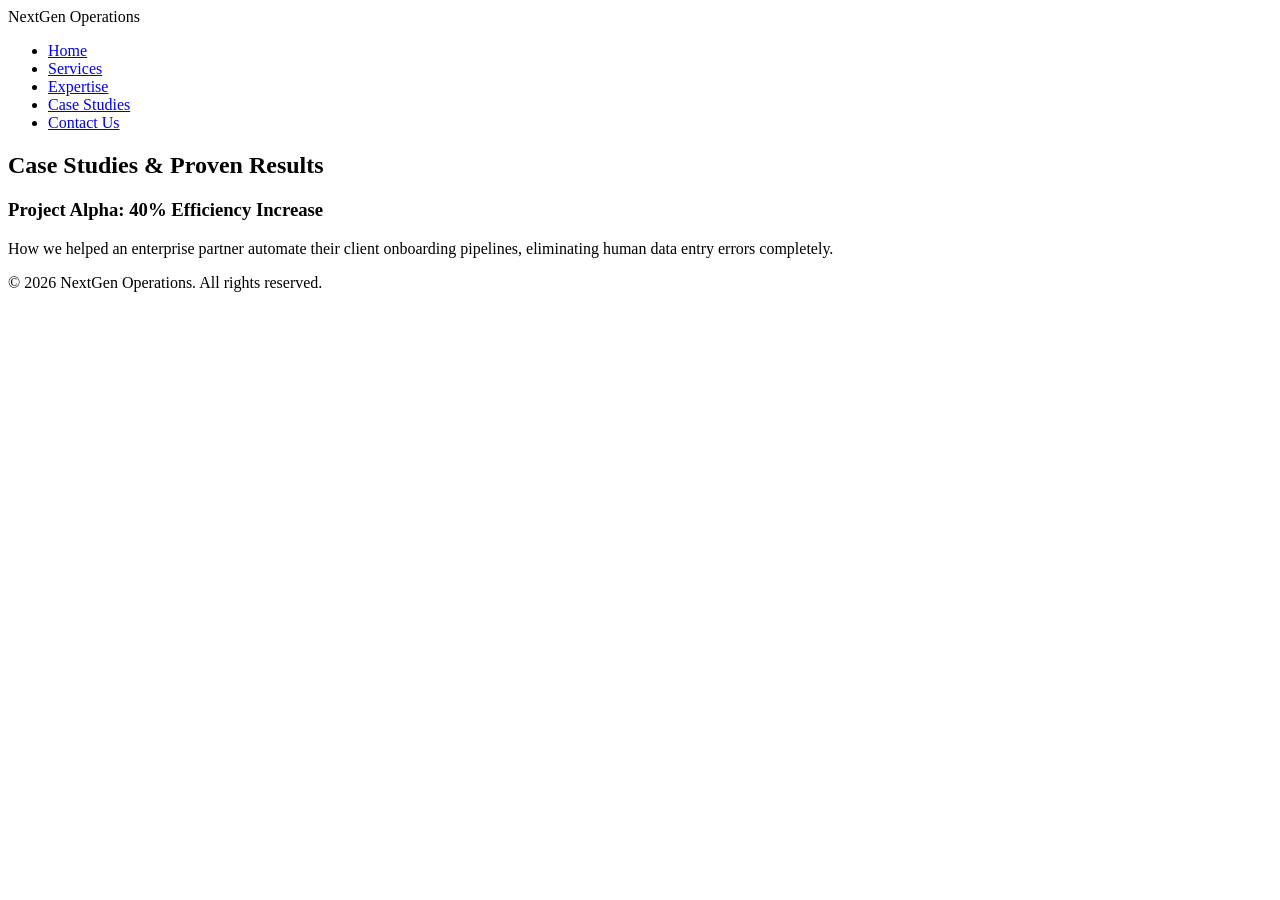
==== case-studies.html @ 09b980a2 "Add files via upload" ====
<!DOCTYPE html>
<html lang="en">
<head>
    <meta charset="UTF-8">
    <meta name="viewport" content="width=device-width, initial-scale=1.0">
    <title>Case Studies - NextGen Operations</title>
    <link rel="stylesheet" href="style.css">
</head>
<body>
    <header>
        <div class="logo">NextGen Operations</div>
        <nav>
            <ul>
                <li><a href="index.html">Home</a></li>
                <li><a href="services.html">Services</a></li>
                <li><a href="expertise.html">Expertise</a></li>
                <li><a href="case-studies.html" class="active">Case Studies</a></li>
                <li><a href="contact.html">Contact Us</a></li>
            </ul>
        </nav>
    </header>

    <main>
        <section class="content-section">
            <h1>Case Studies & Proven Results</h1>
            <div class="case-study">
                <h3>Project Alpha: 40% Efficiency Increase</h3>
                <p>How we helped an enterprise partner automate their client onboarding pipelines, eliminating human data entry errors completely.</p>
            </div>
        </section>
    </main>

    <footer>
        <p>&copy; 2026 NextGen Operations. All rights reserved.</p>
    </footer>
</body>
</html>
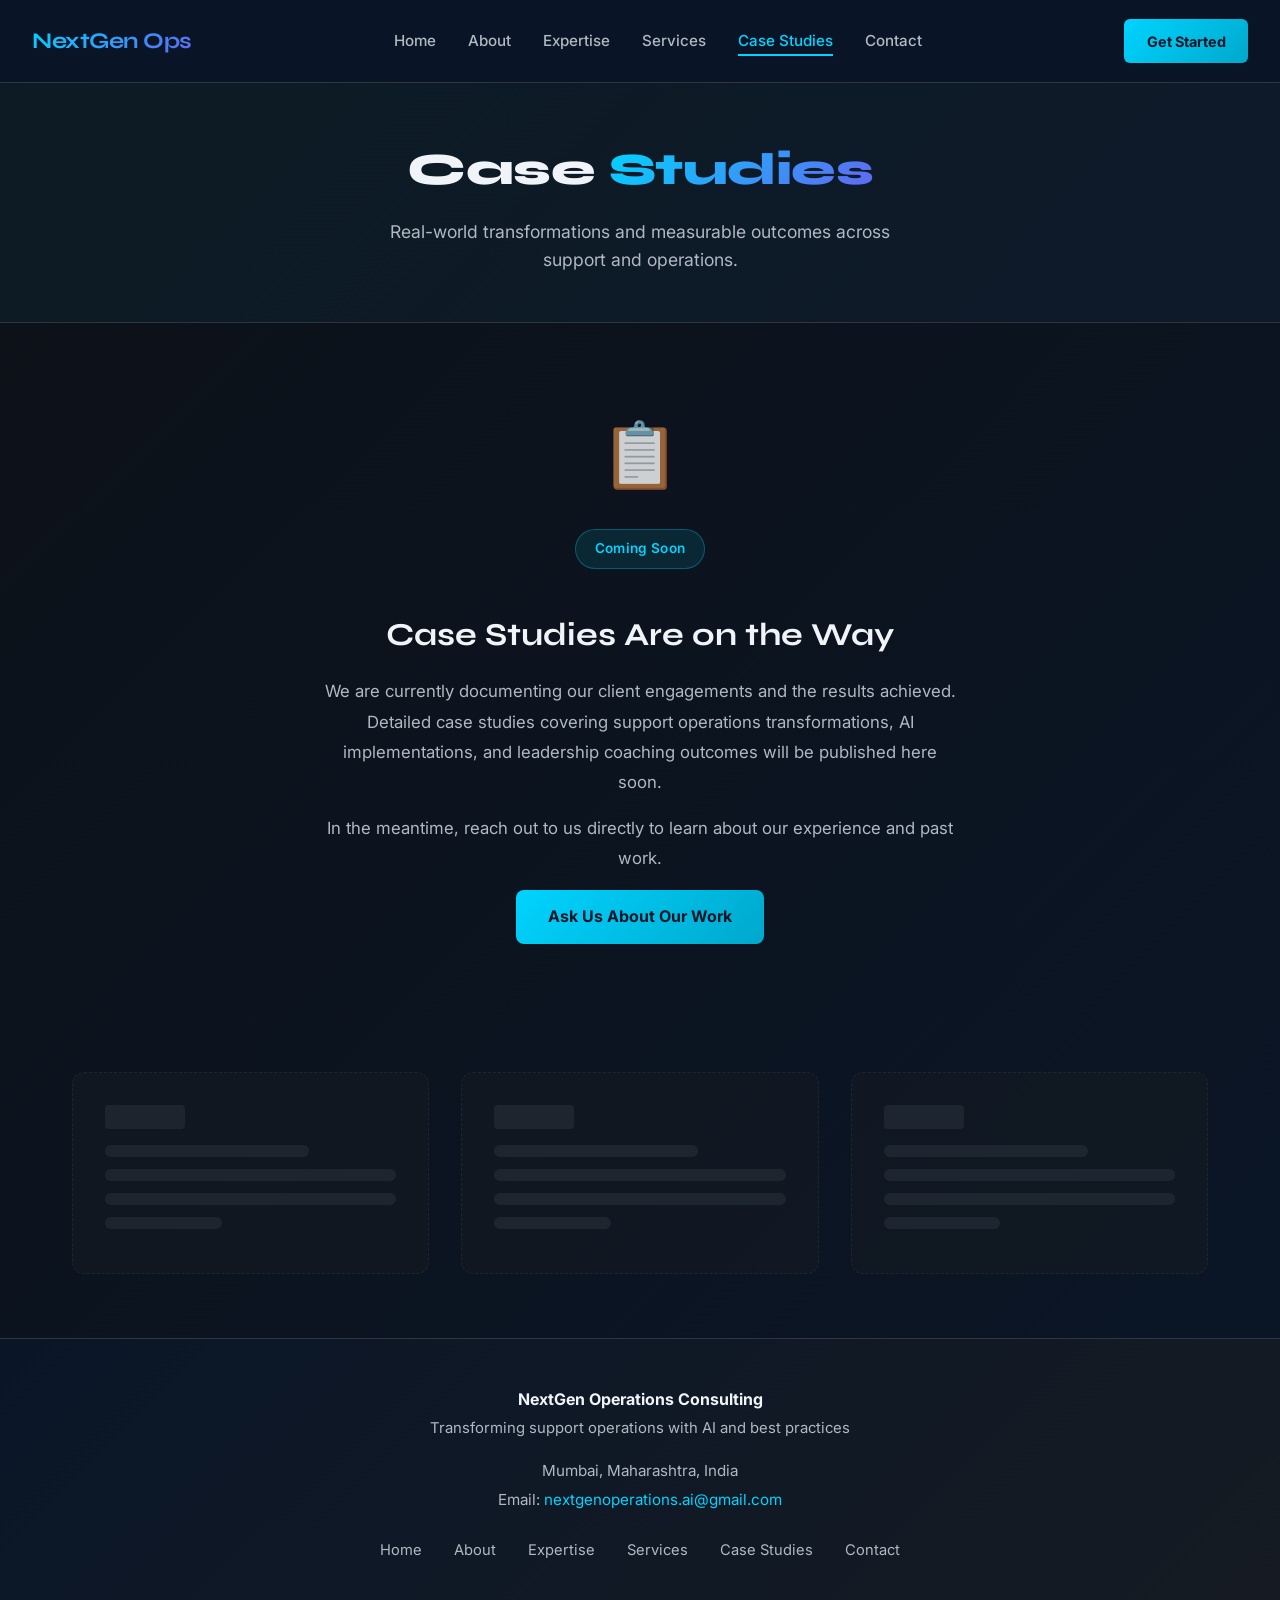
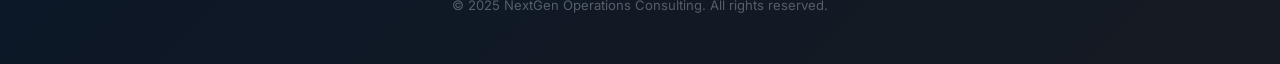
==== commit 0e461580: "Add files via upload New changes - Multipage approach Added Case study page  shuffled tabs" ====
--- a/case-studies.html
+++ b/case-studies.html
@@ -3,35 +3,175 @@
 <head>
     <meta charset="UTF-8">
     <meta name="viewport" content="width=device-width, initial-scale=1.0">
-    <title>Case Studies - NextGen Operations</title>
-    <link rel="stylesheet" href="style.css">
+    <title>Case Studies | NextGen Operations</title>
+    <link rel="stylesheet" href="styles.css">
+    <style>
+        .coming-soon-wrapper {
+            display: flex;
+            flex-direction: column;
+            align-items: center;
+            justify-content: center;
+            text-align: center;
+            padding: 5rem 2rem;
+            max-width: 700px;
+            margin: 0 auto;
+        }
+
+        .cs-icon {
+            font-size: 4rem;
+            margin-bottom: 1.5rem;
+            opacity: 0.8;
+        }
+
+        .coming-soon-wrapper h2 {
+            font-family: 'Syne', sans-serif;
+            font-size: 2rem;
+            font-weight: 700;
+            margin-bottom: 1rem;
+            color: var(--text-primary);
+        }
+
+        .coming-soon-wrapper p {
+            color: var(--text-secondary);
+            font-size: 1.05rem;
+            line-height: 1.8;
+            margin-bottom: 1rem;
+        }
+
+        .notify-badge {
+            display: inline-block;
+            padding: 0.5rem 1.2rem;
+            background: rgba(0,212,255,0.1);
+            border: 1px solid rgba(0,212,255,0.3);
+            border-radius: 20px;
+            font-size: 0.85rem;
+            color: var(--accent);
+            font-weight: 600;
+            margin-bottom: 2.5rem;
+            letter-spacing: 0.3px;
+        }
+
+        /* Placeholder skeleton cards */
+        .placeholder-grid {
+            display: grid;
+            grid-template-columns: repeat(auto-fit, minmax(300px, 1fr));
+            gap: 2rem;
+            margin-top: 3rem;
+            max-width: 1200px;
+            margin-left: auto;
+            margin-right: auto;
+            padding: 0 2rem 4rem;
+        }
+
+        .skeleton-card {
+            padding: 2rem;
+            background: var(--bg-card);
+            border: 1px dashed var(--border);
+            border-radius: 12px;
+            opacity: 0.5;
+        }
+
+        .skeleton-bar {
+            height: 12px;
+            background: var(--border);
+            border-radius: 6px;
+            margin-bottom: 0.75rem;
+        }
+
+        .skeleton-bar.short { width: 40%; }
+        .skeleton-bar.medium { width: 70%; }
+        .skeleton-bar.full { width: 100%; }
+
+        .skeleton-badge {
+            width: 80px;
+            height: 24px;
+            background: var(--border);
+            border-radius: 4px;
+            margin-bottom: 1rem;
+        }
+    </style>
 </head>
 <body>
-    <header>
-        <div class="logo">NextGen Operations</div>
-        <nav>
-            <ul>
-                <li><a href="index.html">Home</a></li>
-                <li><a href="services.html">Services</a></li>
-                <li><a href="expertise.html">Expertise</a></li>
-                <li><a href="case-studies.html" class="active">Case Studies</a></li>
-                <li><a href="contact.html">Contact Us</a></li>
-            </ul>
-        </nav>
-    </header>
 
-    <main>
-        <section class="content-section">
-            <h1>Case Studies & Proven Results</h1>
-            <div class="case-study">
-                <h3>Project Alpha: 40% Efficiency Increase</h3>
-                <p>How we helped an enterprise partner automate their client onboarding pipelines, eliminating human data entry errors completely.</p>
-            </div>
-        </section>
-    </main>
+<!-- Navigation -->
+<nav>
+    <a href="index.html" class="logo">NextGen Ops</a>
+    <ul class="nav-links">
+        <li><a href="index.html">Home</a></li>
+        <li><a href="about.html">About</a></li>
+        <li><a href="expertise.html">Expertise</a></li>
+        <li><a href="services.html">Services</a></li>
+        <li><a href="case-studies.html" class="active">Case Studies</a></li>
+        <li><a href="contact.html">Contact</a></li>
+    </ul>
+    <a href="mailto:nextgenoperations.ai@gmail.com" class="nav-cta">Get Started</a>
+</nav>
 
-    <footer>
-        <p>&copy; 2026 NextGen Operations. All rights reserved.</p>
-    </footer>
+<div class="page-wrapper">
+
+    <!-- Page Hero -->
+    <div class="page-hero">
+        <h1>Case <span class="highlight">Studies</span></h1>
+        <p>Real-world transformations and measurable outcomes across support and operations.</p>
+    </div>
+
+    <!-- Coming Soon -->
+    <div class="coming-soon-wrapper">
+        <div class="cs-icon">📋</div>
+        <div class="notify-badge">Coming Soon</div>
+        <h2>Case Studies Are on the Way</h2>
+        <p>We are currently documenting our client engagements and the results achieved. Detailed case studies covering support operations transformations, AI implementations, and leadership coaching outcomes will be published here soon.</p>
+        <p>In the meantime, reach out to us directly to learn about our experience and past work.</p>
+        <a href="mailto:nextgenoperations.ai@gmail.com" class="btn-primary">Ask Us About Our Work</a>
+    </div>
+
+    <!-- Skeleton placeholder cards (visual) -->
+    <div class="placeholder-grid">
+        <div class="skeleton-card">
+            <div class="skeleton-badge"></div>
+            <div class="skeleton-bar medium"></div>
+            <div class="skeleton-bar full"></div>
+            <div class="skeleton-bar full"></div>
+            <div class="skeleton-bar short"></div>
+        </div>
+        <div class="skeleton-card">
+            <div class="skeleton-badge"></div>
+            <div class="skeleton-bar medium"></div>
+            <div class="skeleton-bar full"></div>
+            <div class="skeleton-bar full"></div>
+            <div class="skeleton-bar short"></div>
+        </div>
+        <div class="skeleton-card">
+            <div class="skeleton-badge"></div>
+            <div class="skeleton-bar medium"></div>
+            <div class="skeleton-bar full"></div>
+            <div class="skeleton-bar full"></div>
+            <div class="skeleton-bar short"></div>
+        </div>
+    </div>
+
+</div>
+
+<!-- Footer -->
+<footer>
+    <div class="footer-inner">
+        <p><strong>NextGen Operations Consulting</strong></p>
+        <p style="font-size:0.93rem;margin-top:0.3rem;">Transforming support operations with AI and best practices</p>
+        <div class="footer-contact">
+            <p>Mumbai, Maharashtra, India</p>
+            <p>Email: <a href="mailto:nextgenoperations.ai@gmail.com">nextgenoperations.ai@gmail.com</a></p>
+        </div>
+        <div class="footer-links">
+            <a href="index.html">Home</a>
+            <a href="about.html">About</a>
+            <a href="expertise.html">Expertise</a>
+            <a href="services.html">Services</a>
+            <a href="case-studies.html">Case Studies</a>
+            <a href="contact.html">Contact</a>
+        </div>
+        <p class="footer-copy">© 2025 NextGen Operations Consulting. All rights reserved.</p>
+    </div>
+</footer>
+
 </body>
-</html>+</html>
--- a/styles.css
+++ b/styles.css
@@ -0,0 +1,355 @@
+/* ===========================
+   NextGen Operations — Shared Styles
+   =========================== */
+
+@import url('https://fonts.googleapis.com/css2?family=Syne:wght@400;500;600;700;800&family=Inter:wght@300;400;500;600;700&display=swap');
+
+* {
+    margin: 0;
+    padding: 0;
+    box-sizing: border-box;
+}
+
+:root {
+    --primary:       #0a1628;
+    --secondary:     #1e3a5f;
+    --accent:        #00d4ff;
+    --accent-warm:   #ff6b35;
+    --text-primary:  #f0f4f8;
+    --text-secondary:#b0b8c1;
+    --bg-dark:       #0d1117;
+    --bg-card:       #161b22;
+    --border:        #30363d;
+    --success:       #3fb950;
+}
+
+html { scroll-behavior: smooth; }
+
+body {
+    font-family: 'Inter', sans-serif;
+    background: linear-gradient(135deg, #0d1117 0%, #0a1628 100%);
+    color: var(--text-primary);
+    line-height: 1.6;
+    min-height: 100vh;
+}
+
+/* ── Navigation ── */
+nav {
+    position: fixed;
+    top: 0; left: 0; right: 0;
+    padding: 1.2rem 2rem;
+    background: rgba(10, 22, 40, 0.97);
+    backdrop-filter: blur(10px);
+    border-bottom: 1px solid var(--border);
+    z-index: 1000;
+    display: flex;
+    justify-content: space-between;
+    align-items: center;
+}
+
+.logo {
+    font-family: 'Syne', sans-serif;
+    font-size: 1.4rem;
+    font-weight: 700;
+    background: linear-gradient(135deg, var(--accent) 0%, #6366f1 100%);
+    -webkit-background-clip: text;
+    -webkit-text-fill-color: transparent;
+    background-clip: text;
+    letter-spacing: -0.5px;
+    text-decoration: none;
+}
+
+.nav-links {
+    display: flex;
+    gap: 2rem;
+    list-style: none;
+}
+
+.nav-links a {
+    color: var(--text-secondary);
+    text-decoration: none;
+    font-weight: 500;
+    font-size: 0.95rem;
+    transition: color 0.3s ease;
+    position: relative;
+    padding-bottom: 4px;
+}
+
+.nav-links a::after {
+    content: '';
+    position: absolute;
+    bottom: -2px; left: 0;
+    width: 0; height: 2px;
+    background: var(--accent);
+    transition: width 0.3s ease;
+}
+
+.nav-links a:hover,
+.nav-links a.active {
+    color: var(--accent);
+}
+
+.nav-links a:hover::after,
+.nav-links a.active::after {
+    width: 100%;
+}
+
+.nav-cta {
+    padding: 0.65rem 1.4rem;
+    background: linear-gradient(135deg, var(--accent) 0%, #00a8cc 100%);
+    color: var(--primary) !important;
+    border-radius: 6px;
+    font-weight: 700 !important;
+    font-size: 0.9rem !important;
+    text-decoration: none;
+    transition: all 0.3s ease !important;
+    white-space: nowrap;
+}
+
+.nav-cta:hover {
+    transform: translateY(-2px);
+    box-shadow: 0 10px 24px rgba(0, 212, 255, 0.35);
+    color: var(--primary) !important;
+}
+
+.nav-cta::after { display: none !important; }
+
+/* ── Page wrapper ── */
+.page-wrapper {
+    margin-top: 70px;
+}
+
+/* ── Section base ── */
+.section {
+    padding: 5rem 2rem;
+    max-width: 1200px;
+    margin: 0 auto;
+}
+
+.section-full {
+    padding: 5rem 2rem;
+}
+
+.section-full .inner {
+    max-width: 1200px;
+    margin: 0 auto;
+}
+
+.section h2 {
+    font-family: 'Syne', sans-serif;
+    font-size: 2.4rem;
+    font-weight: 700;
+    margin-bottom: 0.75rem;
+    color: var(--text-primary);
+}
+
+.section-subtitle {
+    font-size: 1.05rem;
+    color: var(--text-secondary);
+    margin-bottom: 3rem;
+    max-width: 620px;
+}
+
+/* ── Buttons ── */
+.btn-primary {
+    display: inline-block;
+    padding: 0.9rem 2rem;
+    background: linear-gradient(135deg, var(--accent) 0%, #00a8cc 100%);
+    color: var(--primary);
+    border: none;
+    border-radius: 8px;
+    font-family: 'Inter', sans-serif;
+    font-weight: 700;
+    font-size: 1rem;
+    cursor: pointer;
+    text-decoration: none;
+    transition: all 0.3s ease;
+}
+
+.btn-primary:hover {
+    transform: translateY(-3px);
+    box-shadow: 0 16px 36px rgba(0, 212, 255, 0.4);
+}
+
+.btn-secondary {
+    display: inline-block;
+    padding: 0.9rem 2rem;
+    background: transparent;
+    color: var(--accent);
+    border: 2px solid var(--accent);
+    border-radius: 8px;
+    font-family: 'Inter', sans-serif;
+    font-weight: 700;
+    font-size: 1rem;
+    cursor: pointer;
+    text-decoration: none;
+    transition: all 0.3s ease;
+}
+
+.btn-secondary:hover {
+    background: rgba(0, 212, 255, 0.1);
+    transform: translateY(-3px);
+}
+
+/* ── Cards ── */
+.card {
+    padding: 2rem;
+    background: var(--bg-card);
+    border: 1px solid var(--border);
+    border-radius: 12px;
+    transition: all 0.3s ease;
+    position: relative;
+    overflow: hidden;
+}
+
+.card::before {
+    content: '';
+    position: absolute;
+    top: 0; left: 0; right: 0;
+    height: 3px;
+    background: linear-gradient(90deg, var(--accent) 0%, transparent 100%);
+    opacity: 0;
+    transition: opacity 0.3s ease;
+}
+
+.card:hover {
+    border-color: var(--accent);
+    transform: translateY(-6px);
+    box-shadow: 0 20px 40px rgba(0, 212, 255, 0.1);
+}
+
+.card:hover::before { opacity: 1; }
+
+/* ── Grid layouts ── */
+.grid-2 { display: grid; grid-template-columns: repeat(auto-fit, minmax(280px, 1fr)); gap: 2rem; }
+.grid-3 { display: grid; grid-template-columns: repeat(auto-fit, minmax(300px, 1fr)); gap: 2rem; }
+.grid-4 { display: grid; grid-template-columns: repeat(auto-fit, minmax(250px, 1fr)); gap: 2rem; }
+
+/* ── Page hero (inner pages) ── */
+.page-hero {
+    padding: 4rem 2rem 3rem;
+    text-align: center;
+    border-bottom: 1px solid var(--border);
+    background: linear-gradient(135deg, rgba(0,212,255,0.05) 0%, rgba(30,58,95,0.15) 100%);
+}
+
+.page-hero h1 {
+    font-family: 'Syne', sans-serif;
+    font-size: 2.8rem;
+    font-weight: 800;
+    margin-bottom: 0.75rem;
+    letter-spacing: -0.5px;
+}
+
+.page-hero h1 .highlight {
+    background: linear-gradient(135deg, var(--accent) 0%, #6366f1 100%);
+    -webkit-background-clip: text;
+    -webkit-text-fill-color: transparent;
+    background-clip: text;
+}
+
+.page-hero p {
+    font-size: 1.1rem;
+    color: var(--text-secondary);
+    max-width: 560px;
+    margin: 0 auto;
+}
+
+/* ── CTA Banner ── */
+.cta-banner {
+    background: linear-gradient(135deg, rgba(0,212,255,0.1) 0%, rgba(30,58,95,0.3) 100%);
+    border: 1px solid var(--border);
+    border-radius: 16px;
+    padding: 3.5rem 2rem;
+    text-align: center;
+    margin: 4rem auto;
+    max-width: 800px;
+}
+
+.cta-banner h2 {
+    font-family: 'Syne', sans-serif;
+    font-size: 2rem;
+    font-weight: 700;
+    margin-bottom: 0.75rem;
+}
+
+.cta-banner p {
+    color: var(--text-secondary);
+    font-size: 1.05rem;
+    margin-bottom: 2rem;
+}
+
+/* ── Footer ── */
+footer {
+    background: linear-gradient(135deg, #0a1628 0%, #161b22 100%);
+    border-top: 1px solid var(--border);
+    padding: 3rem 2rem;
+    text-align: center;
+    color: var(--text-secondary);
+}
+
+.footer-inner {
+    max-width: 900px;
+    margin: 0 auto;
+}
+
+footer strong { color: var(--text-primary); }
+
+.footer-contact {
+    margin: 1rem 0;
+    font-size: 0.95rem;
+    line-height: 1.9;
+}
+
+.footer-contact a {
+    color: var(--accent);
+    text-decoration: none;
+}
+
+.footer-links {
+    display: flex;
+    justify-content: center;
+    gap: 2rem;
+    margin-top: 1.5rem;
+    flex-wrap: wrap;
+}
+
+.footer-links a {
+    color: var(--text-secondary);
+    text-decoration: none;
+    font-size: 0.92rem;
+    transition: color 0.3s ease;
+}
+
+.footer-links a:hover { color: var(--accent); }
+
+.footer-copy {
+    margin-top: 2rem;
+    font-size: 0.82rem;
+    color: #555e6a;
+}
+
+/* ── Animations ── */
+@keyframes fadeUp {
+    from { opacity: 0; transform: translateY(24px); }
+    to   { opacity: 1; transform: translateY(0); }
+}
+
+@keyframes float {
+    0%, 100% { transform: translateY(0); }
+    50%       { transform: translateY(-24px); }
+}
+
+/* ── Responsive ── */
+@media (max-width: 900px) {
+    .nav-links { gap: 1.2rem; font-size: 0.88rem; }
+}
+
+@media (max-width: 768px) {
+    nav { flex-wrap: wrap; gap: 0.8rem; padding: 1rem; }
+    .nav-links { gap: 0.9rem; flex-wrap: wrap; }
+    .page-hero h1 { font-size: 2rem; }
+    .section h2 { font-size: 1.9rem; }
+    .grid-2, .grid-3, .grid-4 { grid-template-columns: 1fr; }
+    .nav-cta { display: none; }
+}
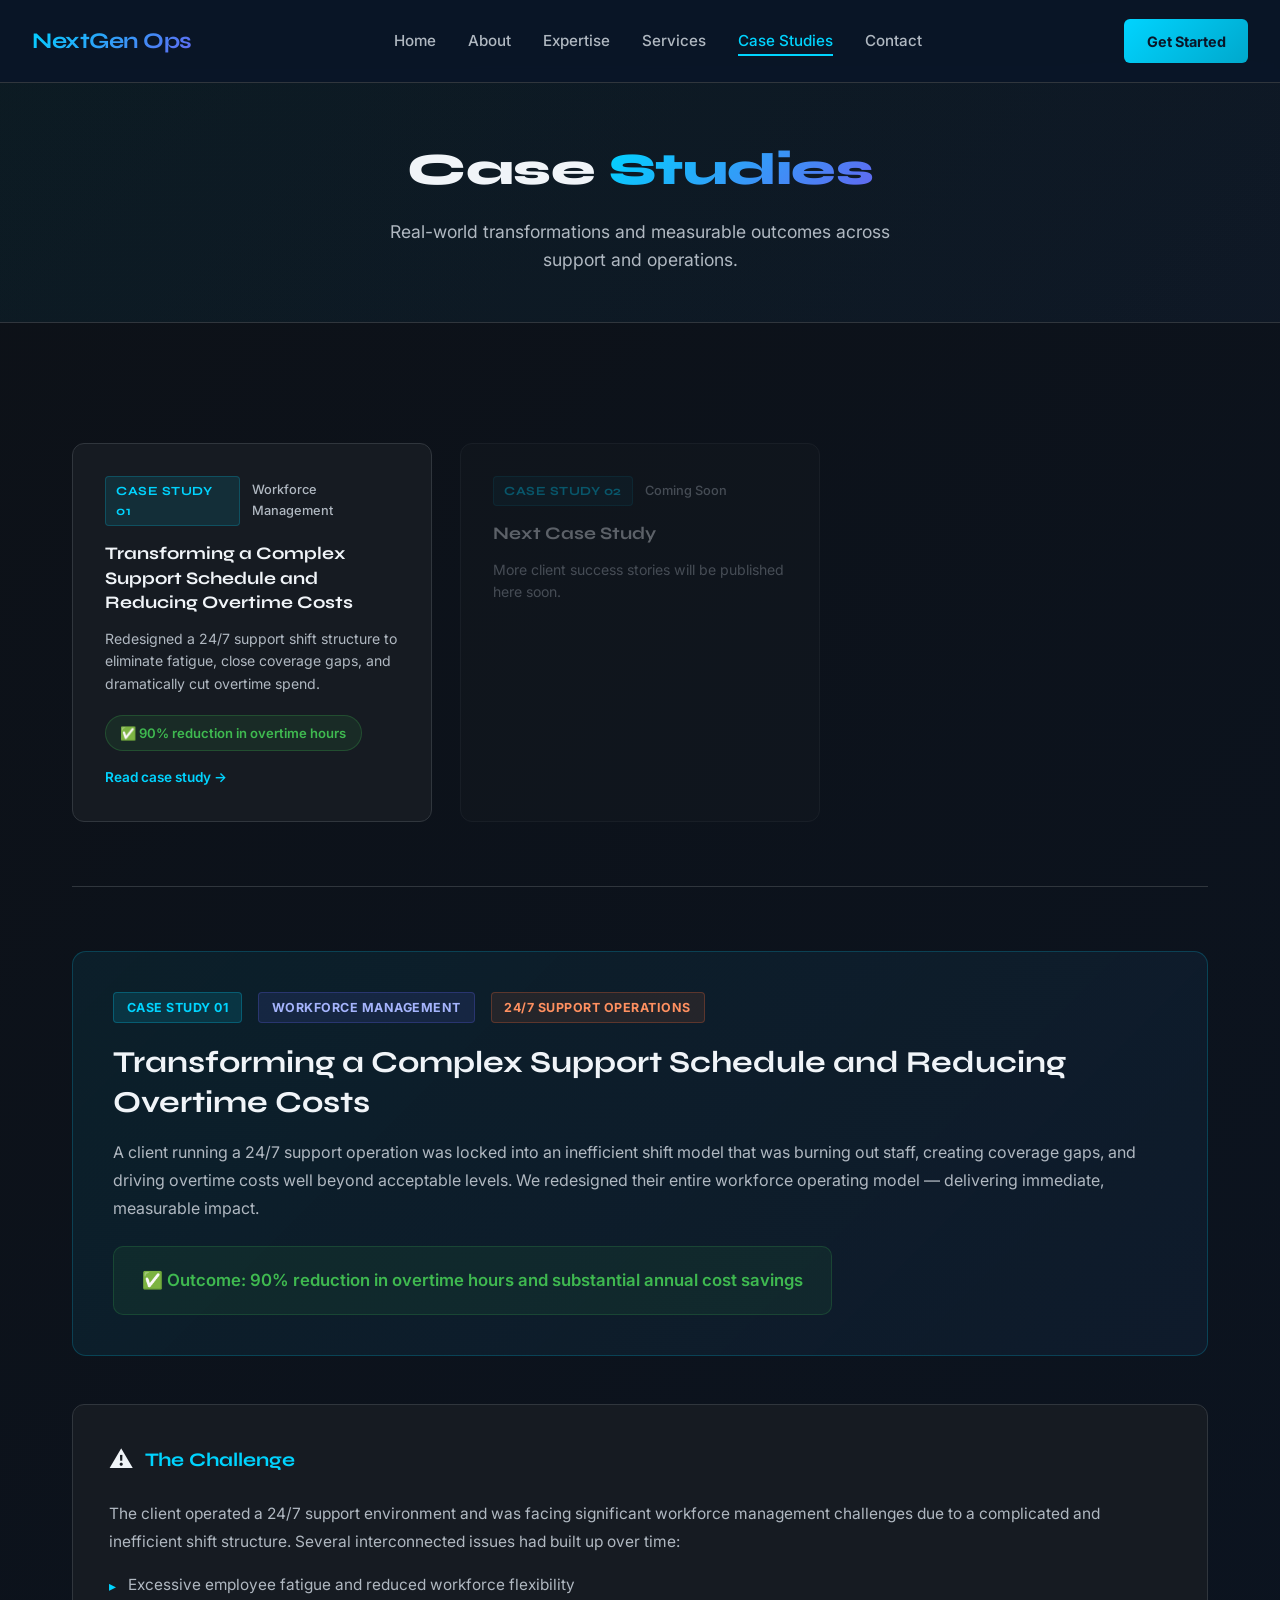
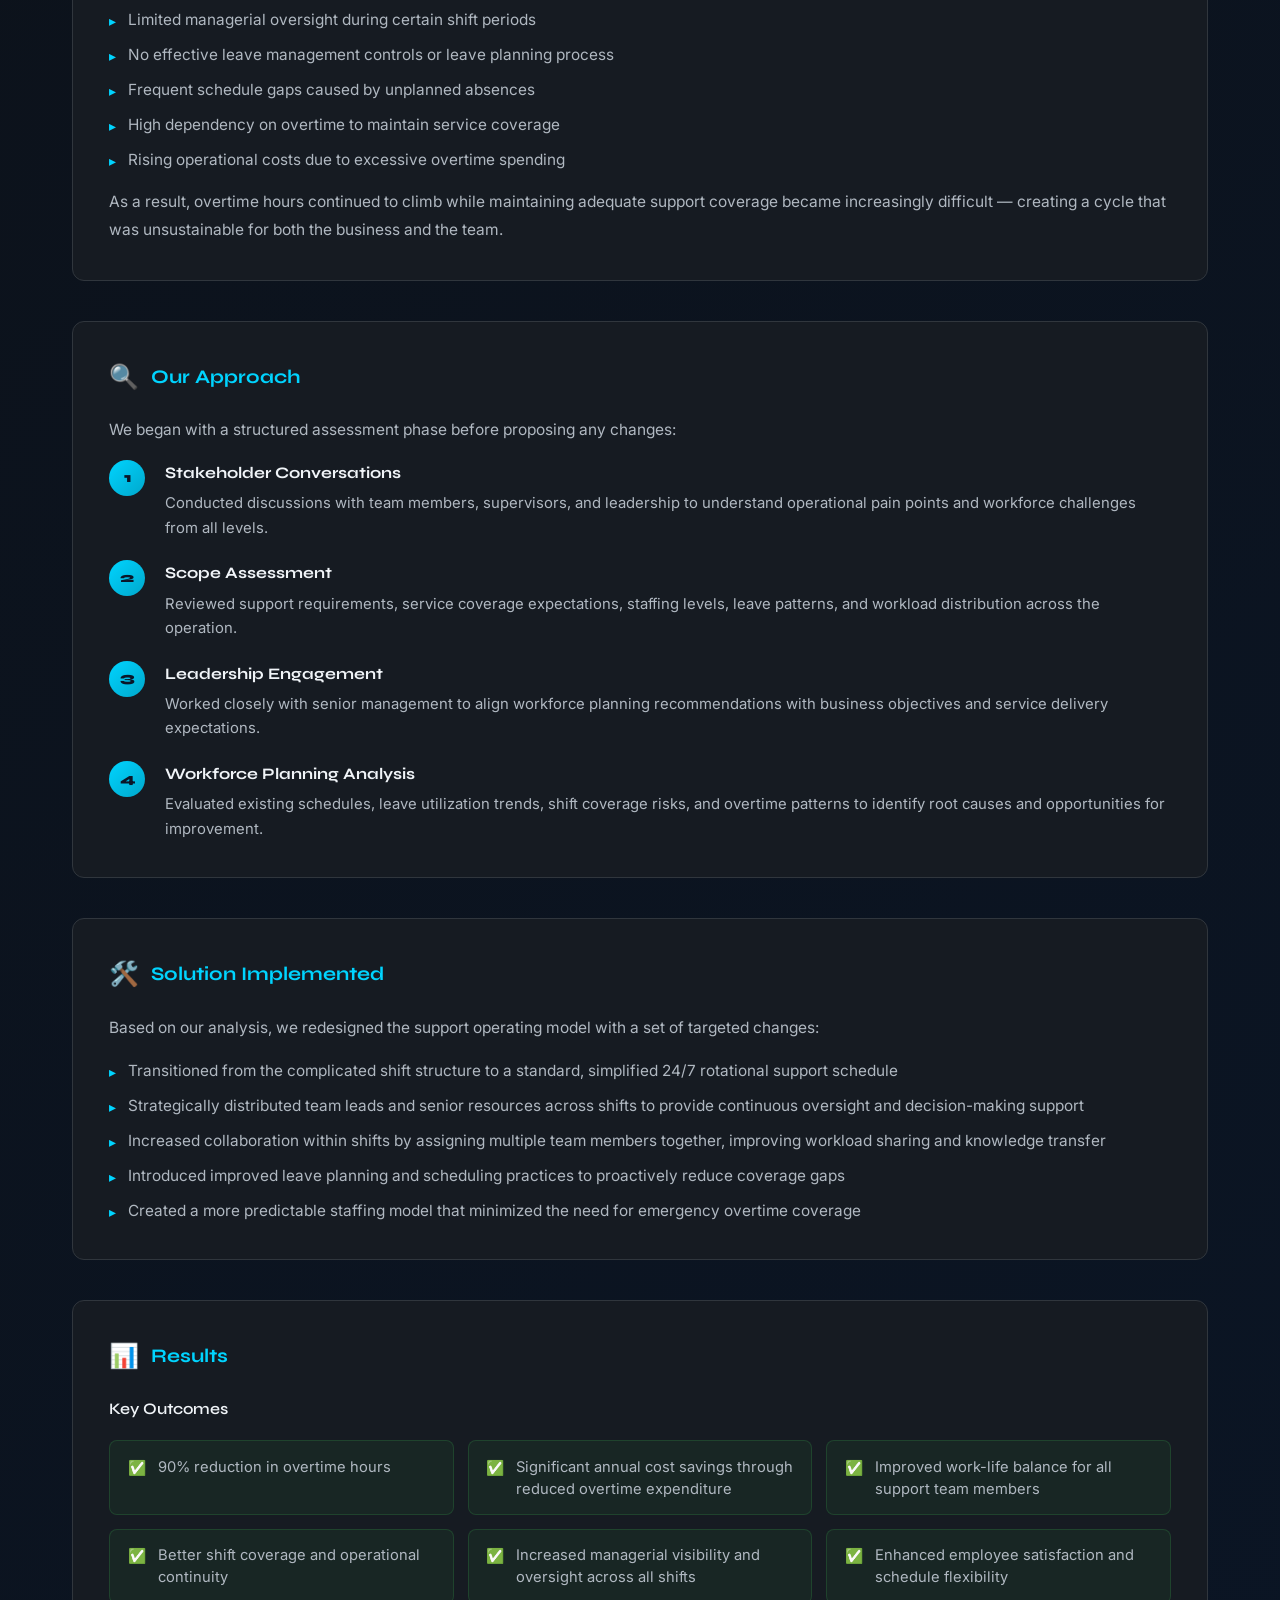
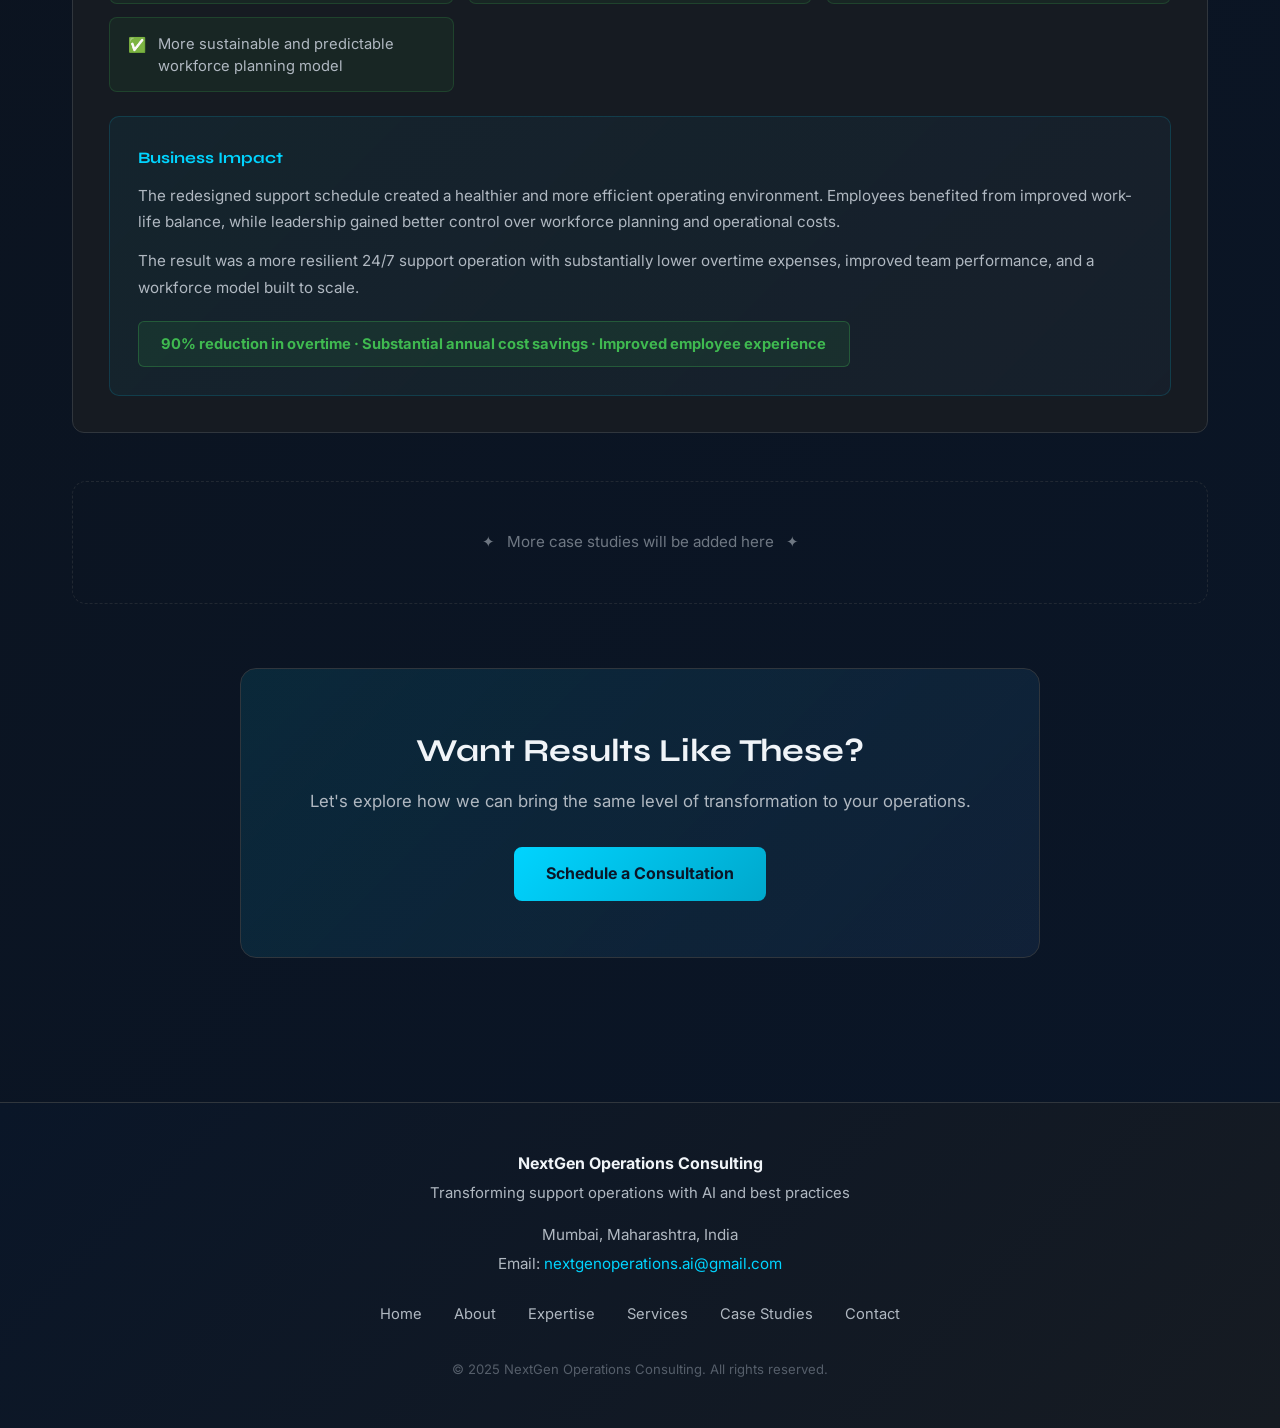
==== commit 76d5a0bd: "Update case-studies.html" ====
--- a/case-studies.html
+++ b/case-studies.html
@@ -6,88 +6,369 @@
     <title>Case Studies | NextGen Operations</title>
     <link rel="stylesheet" href="styles.css">
     <style>
-        .coming-soon-wrapper {
+
+        /* ── Case Study Card Grid (top navigation) ── */
+        .cs-card-grid {
+            display: grid;
+            grid-template-columns: repeat(auto-fill, minmax(320px, 1fr));
+            gap: 1.75rem;
+            margin-top: 2.5rem;
+        }
+
+        .cs-nav-card {
+            padding: 2rem;
+            background: var(--bg-card);
+            border: 1px solid var(--border);
+            border-radius: 12px;
+            cursor: pointer;
+            transition: all 0.3s ease;
+            text-decoration: none;
+            display: block;
+            position: relative;
+            overflow: hidden;
+        }
+
+        .cs-nav-card::before {
+            content: '';
+            position: absolute;
+            top: 0; left: 0; right: 0;
+            height: 3px;
+            background: linear-gradient(90deg, var(--accent), #6366f1);
+            opacity: 0;
+            transition: opacity 0.3s ease;
+        }
+
+        .cs-nav-card:hover {
+            border-color: var(--accent);
+            transform: translateY(-5px);
+            box-shadow: 0 16px 36px rgba(0,212,255,0.1);
+        }
+
+        .cs-nav-card:hover::before { opacity: 1; }
+
+        .cs-card-meta {
+            display: flex;
+            align-items: center;
+            gap: 0.75rem;
+            margin-bottom: 1rem;
+        }
+
+        .cs-number {
+            font-family: 'Syne', sans-serif;
+            font-size: 0.78rem;
+            font-weight: 700;
+            color: var(--accent);
+            background: rgba(0,212,255,0.1);
+            border: 1px solid rgba(0,212,255,0.2);
+            padding: 0.25rem 0.65rem;
+            border-radius: 4px;
+            letter-spacing: 0.5px;
+        }
+
+        .cs-domain {
+            font-size: 0.8rem;
+            color: var(--text-secondary);
+            font-weight: 500;
+        }
+
+        .cs-nav-card h3 {
+            font-family: 'Syne', sans-serif;
+            font-size: 1.1rem;
+            color: var(--text-primary);
+            margin-bottom: 0.75rem;
+            line-height: 1.4;
+        }
+
+        .cs-nav-card p {
+            font-size: 0.88rem;
+            color: var(--text-secondary);
+            line-height: 1.6;
+            margin-bottom: 1.25rem;
+        }
+
+        .cs-outcome-pill {
+            display: inline-flex;
+            align-items: center;
+            gap: 0.4rem;
+            padding: 0.4rem 0.9rem;
+            background: rgba(63,185,80,0.1);
+            border: 1px solid rgba(63,185,80,0.25);
+            border-radius: 20px;
+            font-size: 0.82rem;
+            color: var(--success);
+            font-weight: 600;
+        }
+
+        .cs-read-link {
+            display: flex;
+            align-items: center;
+            gap: 0.4rem;
+            color: var(--accent);
+            font-size: 0.85rem;
+            font-weight: 600;
+            margin-top: 1rem;
+        }
+
+        /* ── Divider ── */
+        .section-divider {
+            border: none;
+            border-top: 1px solid var(--border);
+            margin: 4rem 0;
+        }
+
+        /* ── Full Case Study Layout ── */
+        .case-study-full {
+            scroll-margin-top: 90px;
+        }
+
+        .cs-header {
+            padding: 2.5rem;
+            background: linear-gradient(135deg, rgba(0,212,255,0.07) 0%, rgba(30,58,95,0.2) 100%);
+            border: 1px solid rgba(0,212,255,0.2);
+            border-radius: 14px;
+            margin-bottom: 3rem;
+        }
+
+        .cs-header-top {
+            display: flex;
+            align-items: center;
+            gap: 1rem;
+            margin-bottom: 1.25rem;
+            flex-wrap: wrap;
+        }
+
+        .cs-tag {
+            font-size: 0.78rem;
+            font-weight: 700;
+            color: var(--accent);
+            background: rgba(0,212,255,0.12);
+            border: 1px solid rgba(0,212,255,0.25);
+            padding: 0.3rem 0.8rem;
+            border-radius: 4px;
+            text-transform: uppercase;
+            letter-spacing: 0.5px;
+        }
+
+        .cs-header h2 {
+            font-family: 'Syne', sans-serif;
+            font-size: 1.9rem;
+            font-weight: 700;
+            color: var(--text-primary);
+            line-height: 1.3;
+            margin-bottom: 1rem;
+        }
+
+        .cs-header-summary {
+            color: var(--text-secondary);
+            font-size: 1rem;
+            line-height: 1.75;
+        }
+
+        .cs-key-metric {
+            margin-top: 1.5rem;
+            padding: 1.25rem 1.75rem;
+            background: rgba(63,185,80,0.08);
+            border: 1px solid rgba(63,185,80,0.2);
+            border-radius: 10px;
+            display: inline-flex;
+            align-items: center;
+            gap: 0.75rem;
+            font-size: 1.05rem;
+            color: var(--success);
+            font-weight: 600;
+        }
+
+        /* ── CS Section Blocks ── */
+        .cs-body {
             display: flex;
             flex-direction: column;
+            gap: 2.5rem;
+        }
+
+        .cs-section {
+            padding: 2.25rem;
+            background: var(--bg-card);
+            border: 1px solid var(--border);
+            border-radius: 12px;
+        }
+
+        .cs-section-label {
+            display: flex;
+            align-items: center;
+            gap: 0.75rem;
+            margin-bottom: 1.25rem;
+        }
+
+        .cs-section-icon {
+            font-size: 1.5rem;
+        }
+
+        .cs-section-label h3 {
+            font-family: 'Syne', sans-serif;
+            font-size: 1.2rem;
+            font-weight: 700;
+            color: var(--accent);
+        }
+
+        .cs-section p {
+            color: var(--text-secondary);
+            font-size: 0.97rem;
+            line-height: 1.8;
+            margin-bottom: 1rem;
+        }
+
+        .cs-section p:last-child { margin-bottom: 0; }
+
+        /* Bullet list */
+        .cs-bullets {
+            list-style: none;
+            display: flex;
+            flex-direction: column;
+            gap: 0.6rem;
+        }
+
+        .cs-bullets li {
+            display: flex;
+            align-items: flex-start;
+            gap: 0.75rem;
+            color: var(--text-secondary);
+            font-size: 0.96rem;
+            line-height: 1.65;
+        }
+
+        .cs-bullets li::before {
+            content: '▸';
+            color: var(--accent);
+            font-size: 0.85rem;
+            margin-top: 3px;
+            flex-shrink: 0;
+        }
+
+        /* Numbered steps */
+        .cs-steps {
+            display: flex;
+            flex-direction: column;
+            gap: 1.25rem;
+        }
+
+        .cs-step {
+            display: flex;
+            gap: 1.25rem;
+            align-items: flex-start;
+        }
+
+        .step-badge {
+            width: 36px;
+            height: 36px;
+            border-radius: 50%;
+            background: linear-gradient(135deg, var(--accent) 0%, #00a8cc 100%);
+            color: var(--primary);
+            font-family: 'Syne', sans-serif;
+            font-weight: 800;
+            font-size: 0.88rem;
+            display: flex;
             align-items: center;
             justify-content: center;
+            flex-shrink: 0;
+        }
+
+        .step-content h4 {
+            font-family: 'Syne', sans-serif;
+            font-size: 1rem;
+            color: var(--text-primary);
+            margin-bottom: 0.35rem;
+        }
+
+        .step-content p {
+            color: var(--text-secondary);
+            font-size: 0.93rem;
+            line-height: 1.65;
+            margin-bottom: 0 !important;
+        }
+
+        /* Results */
+        .cs-outcomes {
+            display: grid;
+            grid-template-columns: repeat(auto-fit, minmax(260px, 1fr));
+            gap: 0.85rem;
+            margin-bottom: 1.5rem;
+        }
+
+        .outcome-item {
+            display: flex;
+            align-items: flex-start;
+            gap: 0.75rem;
+            padding: 0.9rem 1.1rem;
+            background: rgba(63,185,80,0.07);
+            border: 1px solid rgba(63,185,80,0.2);
+            border-radius: 8px;
+        }
+
+        .outcome-check {
+            color: var(--success);
+            font-size: 1rem;
+            flex-shrink: 0;
+            margin-top: 1px;
+        }
+
+        .outcome-item span {
+            color: var(--text-secondary);
+            font-size: 0.92rem;
+            line-height: 1.5;
+        }
+
+        .cs-impact-box {
+            padding: 1.75rem;
+            background: linear-gradient(135deg, rgba(0,212,255,0.05) 0%, rgba(30,58,95,0.15) 100%);
+            border: 1px solid rgba(0,212,255,0.15);
+            border-radius: 10px;
+            margin-top: 1.5rem;
+        }
+
+        .cs-impact-box h4 {
+            font-family: 'Syne', sans-serif;
+            font-size: 1rem;
+            color: var(--accent);
+            margin-bottom: 0.75rem;
+        }
+
+        .cs-impact-box p {
+            color: var(--text-secondary);
+            font-size: 0.95rem;
+            line-height: 1.75;
+            margin-bottom: 0.75rem;
+        }
+
+        .cs-bottom-outcome {
+            display: inline-block;
+            margin-top: 0.5rem;
+            padding: 0.65rem 1.4rem;
+            background: rgba(63,185,80,0.1);
+            border: 1px solid rgba(63,185,80,0.3);
+            border-radius: 6px;
+            font-weight: 700;
+            font-size: 0.92rem;
+            color: var(--success);
+        }
+
+        /* ── More coming soon ── */
+        .more-coming {
+            padding: 3rem 2rem;
             text-align: center;
-            padding: 5rem 2rem;
-            max-width: 700px;
-            margin: 0 auto;
-        }
-
-        .cs-icon {
-            font-size: 4rem;
-            margin-bottom: 1.5rem;
-            opacity: 0.8;
-        }
-
-        .coming-soon-wrapper h2 {
-            font-family: 'Syne', sans-serif;
-            font-size: 2rem;
-            font-weight: 700;
-            margin-bottom: 1rem;
-            color: var(--text-primary);
-        }
-
-        .coming-soon-wrapper p {
-            color: var(--text-secondary);
-            font-size: 1.05rem;
-            line-height: 1.8;
-            margin-bottom: 1rem;
-        }
-
-        .notify-badge {
-            display: inline-block;
-            padding: 0.5rem 1.2rem;
-            background: rgba(0,212,255,0.1);
-            border: 1px solid rgba(0,212,255,0.3);
-            border-radius: 20px;
-            font-size: 0.85rem;
-            color: var(--accent);
-            font-weight: 600;
-            margin-bottom: 2.5rem;
-            letter-spacing: 0.3px;
-        }
-
-        /* Placeholder skeleton cards */
-        .placeholder-grid {
-            display: grid;
-            grid-template-columns: repeat(auto-fit, minmax(300px, 1fr));
-            gap: 2rem;
+            border: 1px dashed var(--border);
+            border-radius: 14px;
             margin-top: 3rem;
-            max-width: 1200px;
-            margin-left: auto;
-            margin-right: auto;
-            padding: 0 2rem 4rem;
-        }
-
-        .skeleton-card {
-            padding: 2rem;
-            background: var(--bg-card);
-            border: 1px dashed var(--border);
-            border-radius: 12px;
-            opacity: 0.5;
-        }
-
-        .skeleton-bar {
-            height: 12px;
-            background: var(--border);
-            border-radius: 6px;
-            margin-bottom: 0.75rem;
-        }
-
-        .skeleton-bar.short { width: 40%; }
-        .skeleton-bar.medium { width: 70%; }
-        .skeleton-bar.full { width: 100%; }
-
-        .skeleton-badge {
-            width: 80px;
-            height: 24px;
-            background: var(--border);
-            border-radius: 4px;
-            margin-bottom: 1rem;
+            opacity: 0.6;
+        }
+
+        .more-coming p {
+            color: var(--text-secondary);
+            font-size: 0.95rem;
+        }
+
+        @media (max-width: 768px) {
+            .cs-header h2 { font-size: 1.5rem; }
+            .cs-outcomes { grid-template-columns: 1fr; }
         }
     </style>
 </head>
@@ -115,41 +396,201 @@
         <p>Real-world transformations and measurable outcomes across support and operations.</p>
     </div>
 
-    <!-- Coming Soon -->
-    <div class="coming-soon-wrapper">
-        <div class="cs-icon">📋</div>
-        <div class="notify-badge">Coming Soon</div>
-        <h2>Case Studies Are on the Way</h2>
-        <p>We are currently documenting our client engagements and the results achieved. Detailed case studies covering support operations transformations, AI implementations, and leadership coaching outcomes will be published here soon.</p>
-        <p>In the meantime, reach out to us directly to learn about our experience and past work.</p>
-        <a href="mailto:nextgenoperations.ai@gmail.com" class="btn-primary">Ask Us About Our Work</a>
+    <div class="section">
+
+        <!-- ── Card Navigation Grid ── -->
+        <!-- Add a new .cs-nav-card here each time you add a new case study below -->
+        <div class="cs-card-grid">
+
+            <a href="#cs-001" class="cs-nav-card">
+                <div class="cs-card-meta">
+                    <span class="cs-number">CASE STUDY 01</span>
+                    <span class="cs-domain">Workforce Management</span>
+                </div>
+                <h3>Transforming a Complex Support Schedule and Reducing Overtime Costs</h3>
+                <p>Redesigned a 24/7 support shift structure to eliminate fatigue, close coverage gaps, and dramatically cut overtime spend.</p>
+                <div class="cs-outcome-pill">✅ 90% reduction in overtime hours</div>
+                <div class="cs-read-link">Read case study →</div>
+            </a>
+
+            <!-- PLACEHOLDER — remove when adding Case Study 02 -->
+            <div class="cs-nav-card" style="opacity:0.35;cursor:default;pointer-events:none;">
+                <div class="cs-card-meta">
+                    <span class="cs-number">CASE STUDY 02</span>
+                    <span class="cs-domain">Coming Soon</span>
+                </div>
+                <h3>Next Case Study</h3>
+                <p>More client success stories will be published here soon.</p>
+            </div>
+
+        </div>
+
+        <hr class="section-divider">
+
+        <!-- ══════════════════════════════════════
+             CASE STUDY 01
+             To add Case Study 02: copy this entire
+             block, change id to "cs-002", and update
+             the content below.
+        ══════════════════════════════════════ -->
+        <div class="case-study-full" id="cs-001">
+
+            <!-- Header -->
+            <div class="cs-header">
+                <div class="cs-header-top">
+                    <span class="cs-tag">Case Study 01</span>
+                    <span class="cs-tag" style="background:rgba(99,102,241,0.12);color:#a5b4fc;border-color:rgba(99,102,241,0.25);">Workforce Management</span>
+                    <span class="cs-tag" style="background:rgba(255,107,53,0.1);color:#ff9060;border-color:rgba(255,107,53,0.25);">24/7 Support Operations</span>
+                </div>
+                <h2>Transforming a Complex Support Schedule and Reducing Overtime Costs</h2>
+                <p class="cs-header-summary">
+                    A client running a 24/7 support operation was locked into an inefficient shift model that was burning out staff, creating coverage gaps, and driving overtime costs well beyond acceptable levels. We redesigned their entire workforce operating model — delivering immediate, measurable impact.
+                </p>
+                <div class="cs-key-metric">✅ Outcome: 90% reduction in overtime hours and substantial annual cost savings</div>
+            </div>
+
+            <!-- Body sections -->
+            <div class="cs-body">
+
+                <!-- Challenge -->
+                <div class="cs-section">
+                    <div class="cs-section-label">
+                        <span class="cs-section-icon">⚠️</span>
+                        <h3>The Challenge</h3>
+                    </div>
+                    <p>The client operated a 24/7 support environment and was facing significant workforce management challenges due to a complicated and inefficient shift structure. Several interconnected issues had built up over time:</p>
+                    <ul class="cs-bullets" style="margin-top:0.75rem;">
+                        <li>Excessive employee fatigue and reduced workforce flexibility</li>
+                        <li>Limited managerial oversight during certain shift periods</li>
+                        <li>No effective leave management controls or leave planning process</li>
+                        <li>Frequent schedule gaps caused by unplanned absences</li>
+                        <li>High dependency on overtime to maintain service coverage</li>
+                        <li>Rising operational costs due to excessive overtime spending</li>
+                    </ul>
+                    <p style="margin-top:1rem;">As a result, overtime hours continued to climb while maintaining adequate support coverage became increasingly difficult — creating a cycle that was unsustainable for both the business and the team.</p>
+                </div>
+
+                <!-- Our Approach -->
+                <div class="cs-section">
+                    <div class="cs-section-label">
+                        <span class="cs-section-icon">🔍</span>
+                        <h3>Our Approach</h3>
+                    </div>
+                    <p>We began with a structured assessment phase before proposing any changes:</p>
+                    <div class="cs-steps" style="margin-top:1rem;">
+                        <div class="cs-step">
+                            <div class="step-badge">1</div>
+                            <div class="step-content">
+                                <h4>Stakeholder Conversations</h4>
+                                <p>Conducted discussions with team members, supervisors, and leadership to understand operational pain points and workforce challenges from all levels.</p>
+                            </div>
+                        </div>
+                        <div class="cs-step">
+                            <div class="step-badge">2</div>
+                            <div class="step-content">
+                                <h4>Scope Assessment</h4>
+                                <p>Reviewed support requirements, service coverage expectations, staffing levels, leave patterns, and workload distribution across the operation.</p>
+                            </div>
+                        </div>
+                        <div class="cs-step">
+                            <div class="step-badge">3</div>
+                            <div class="step-content">
+                                <h4>Leadership Engagement</h4>
+                                <p>Worked closely with senior management to align workforce planning recommendations with business objectives and service delivery expectations.</p>
+                            </div>
+                        </div>
+                        <div class="cs-step">
+                            <div class="step-badge">4</div>
+                            <div class="step-content">
+                                <h4>Workforce Planning Analysis</h4>
+                                <p>Evaluated existing schedules, leave utilization trends, shift coverage risks, and overtime patterns to identify root causes and opportunities for improvement.</p>
+                            </div>
+                        </div>
+                    </div>
+                </div>
+
+                <!-- Solution -->
+                <div class="cs-section">
+                    <div class="cs-section-label">
+                        <span class="cs-section-icon">🛠️</span>
+                        <h3>Solution Implemented</h3>
+                    </div>
+                    <p>Based on our analysis, we redesigned the support operating model with a set of targeted changes:</p>
+                    <ul class="cs-bullets" style="margin-top:0.75rem;">
+                        <li>Transitioned from the complicated shift structure to a standard, simplified 24/7 rotational support schedule</li>
+                        <li>Strategically distributed team leads and senior resources across shifts to provide continuous oversight and decision-making support</li>
+                        <li>Increased collaboration within shifts by assigning multiple team members together, improving workload sharing and knowledge transfer</li>
+                        <li>Introduced improved leave planning and scheduling practices to proactively reduce coverage gaps</li>
+                        <li>Created a more predictable staffing model that minimized the need for emergency overtime coverage</li>
+                    </ul>
+                </div>
+
+                <!-- Results -->
+                <div class="cs-section">
+                    <div class="cs-section-label">
+                        <span class="cs-section-icon">📊</span>
+                        <h3>Results</h3>
+                    </div>
+
+                    <p style="font-family:'Syne',sans-serif;font-size:1rem;font-weight:600;color:var(--text-primary);margin-bottom:1rem;">Key Outcomes</p>
+                    <div class="cs-outcomes">
+                        <div class="outcome-item">
+                            <span class="outcome-check">✅</span>
+                            <span>90% reduction in overtime hours</span>
+                        </div>
+                        <div class="outcome-item">
+                            <span class="outcome-check">✅</span>
+                            <span>Significant annual cost savings through reduced overtime expenditure</span>
+                        </div>
+                        <div class="outcome-item">
+                            <span class="outcome-check">✅</span>
+                            <span>Improved work-life balance for all support team members</span>
+                        </div>
+                        <div class="outcome-item">
+                            <span class="outcome-check">✅</span>
+                            <span>Better shift coverage and operational continuity</span>
+                        </div>
+                        <div class="outcome-item">
+                            <span class="outcome-check">✅</span>
+                            <span>Increased managerial visibility and oversight across all shifts</span>
+                        </div>
+                        <div class="outcome-item">
+                            <span class="outcome-check">✅</span>
+                            <span>Enhanced employee satisfaction and schedule flexibility</span>
+                        </div>
+                        <div class="outcome-item">
+                            <span class="outcome-check">✅</span>
+                            <span>More sustainable and predictable workforce planning model</span>
+                        </div>
+                    </div>
+
+                    <div class="cs-impact-box">
+                        <h4>Business Impact</h4>
+                        <p>The redesigned support schedule created a healthier and more efficient operating environment. Employees benefited from improved work-life balance, while leadership gained better control over workforce planning and operational costs.</p>
+                        <p>The result was a more resilient 24/7 support operation with substantially lower overtime expenses, improved team performance, and a workforce model built to scale.</p>
+                        <div class="cs-bottom-outcome">90% reduction in overtime · Substantial annual cost savings · Improved employee experience</div>
+                    </div>
+                </div>
+
+            </div>
+            <!-- end .cs-body -->
+
+        </div>
+        <!-- end #cs-001 -->
+
+        <!-- More case studies coming -->
+        <div class="more-coming">
+            <p>✦ &nbsp; More case studies will be added here &nbsp; ✦</p>
+        </div>
+
+        <!-- CTA -->
+        <div class="cta-banner">
+            <h2>Want Results Like These?</h2>
+            <p>Let's explore how we can bring the same level of transformation to your operations.</p>
+            <a href="mailto:nextgenoperations.ai@gmail.com" class="btn-primary">Schedule a Consultation</a>
+        </div>
+
     </div>
-
-    <!-- Skeleton placeholder cards (visual) -->
-    <div class="placeholder-grid">
-        <div class="skeleton-card">
-            <div class="skeleton-badge"></div>
-            <div class="skeleton-bar medium"></div>
-            <div class="skeleton-bar full"></div>
-            <div class="skeleton-bar full"></div>
-            <div class="skeleton-bar short"></div>
-        </div>
-        <div class="skeleton-card">
-            <div class="skeleton-badge"></div>
-            <div class="skeleton-bar medium"></div>
-            <div class="skeleton-bar full"></div>
-            <div class="skeleton-bar full"></div>
-            <div class="skeleton-bar short"></div>
-        </div>
-        <div class="skeleton-card">
-            <div class="skeleton-badge"></div>
-            <div class="skeleton-bar medium"></div>
-            <div class="skeleton-bar full"></div>
-            <div class="skeleton-bar full"></div>
-            <div class="skeleton-bar short"></div>
-        </div>
-    </div>
-
 </div>
 
 <!-- Footer -->
@@ -173,5 +614,19 @@
     </div>
 </footer>
 
+<script>
+    // Smooth scroll for internal anchor links
+    document.querySelectorAll('a[href^="#"]').forEach(anchor => {
+        anchor.addEventListener('click', function(e) {
+            const href = this.getAttribute('href');
+            if (href !== '#') {
+                e.preventDefault();
+                const el = document.querySelector(href);
+                if (el) el.scrollIntoView({ behavior: 'smooth', block: 'start' });
+            }
+        });
+    });
+</script>
+
 </body>
 </html>
